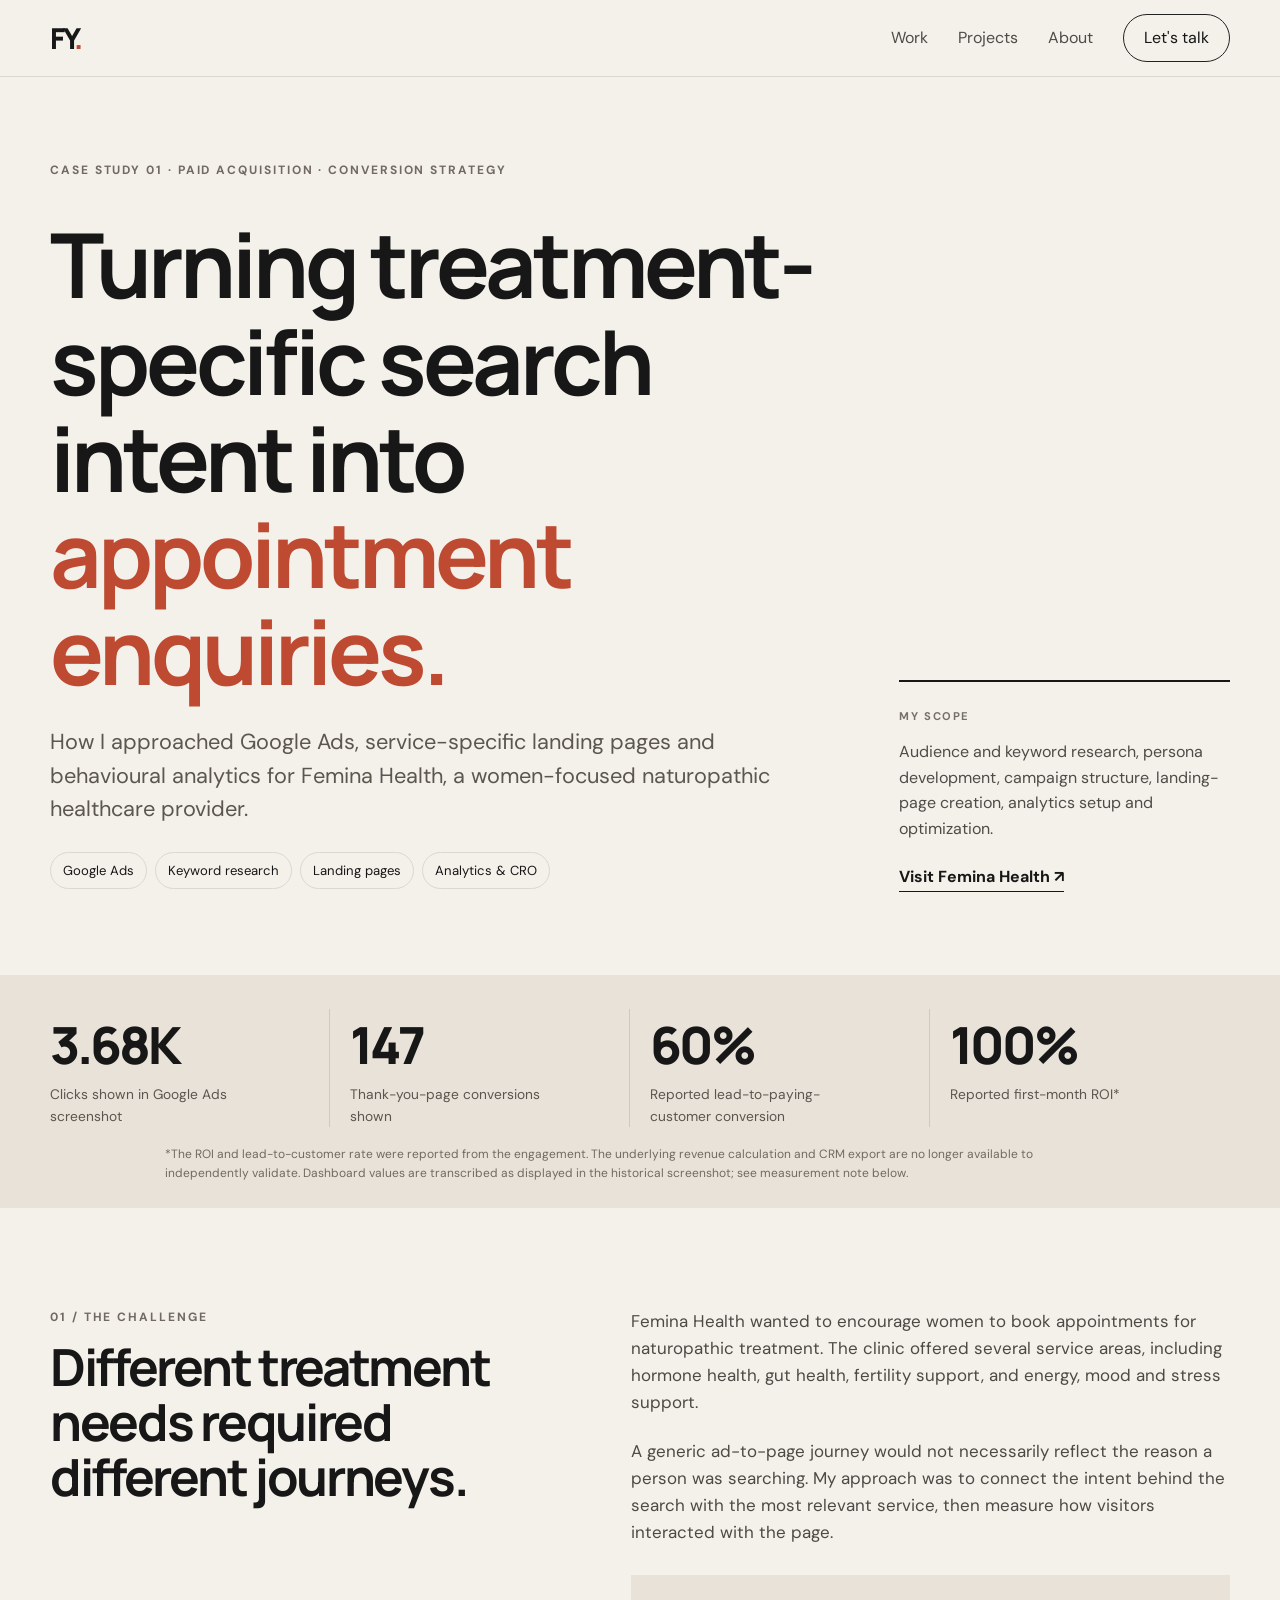
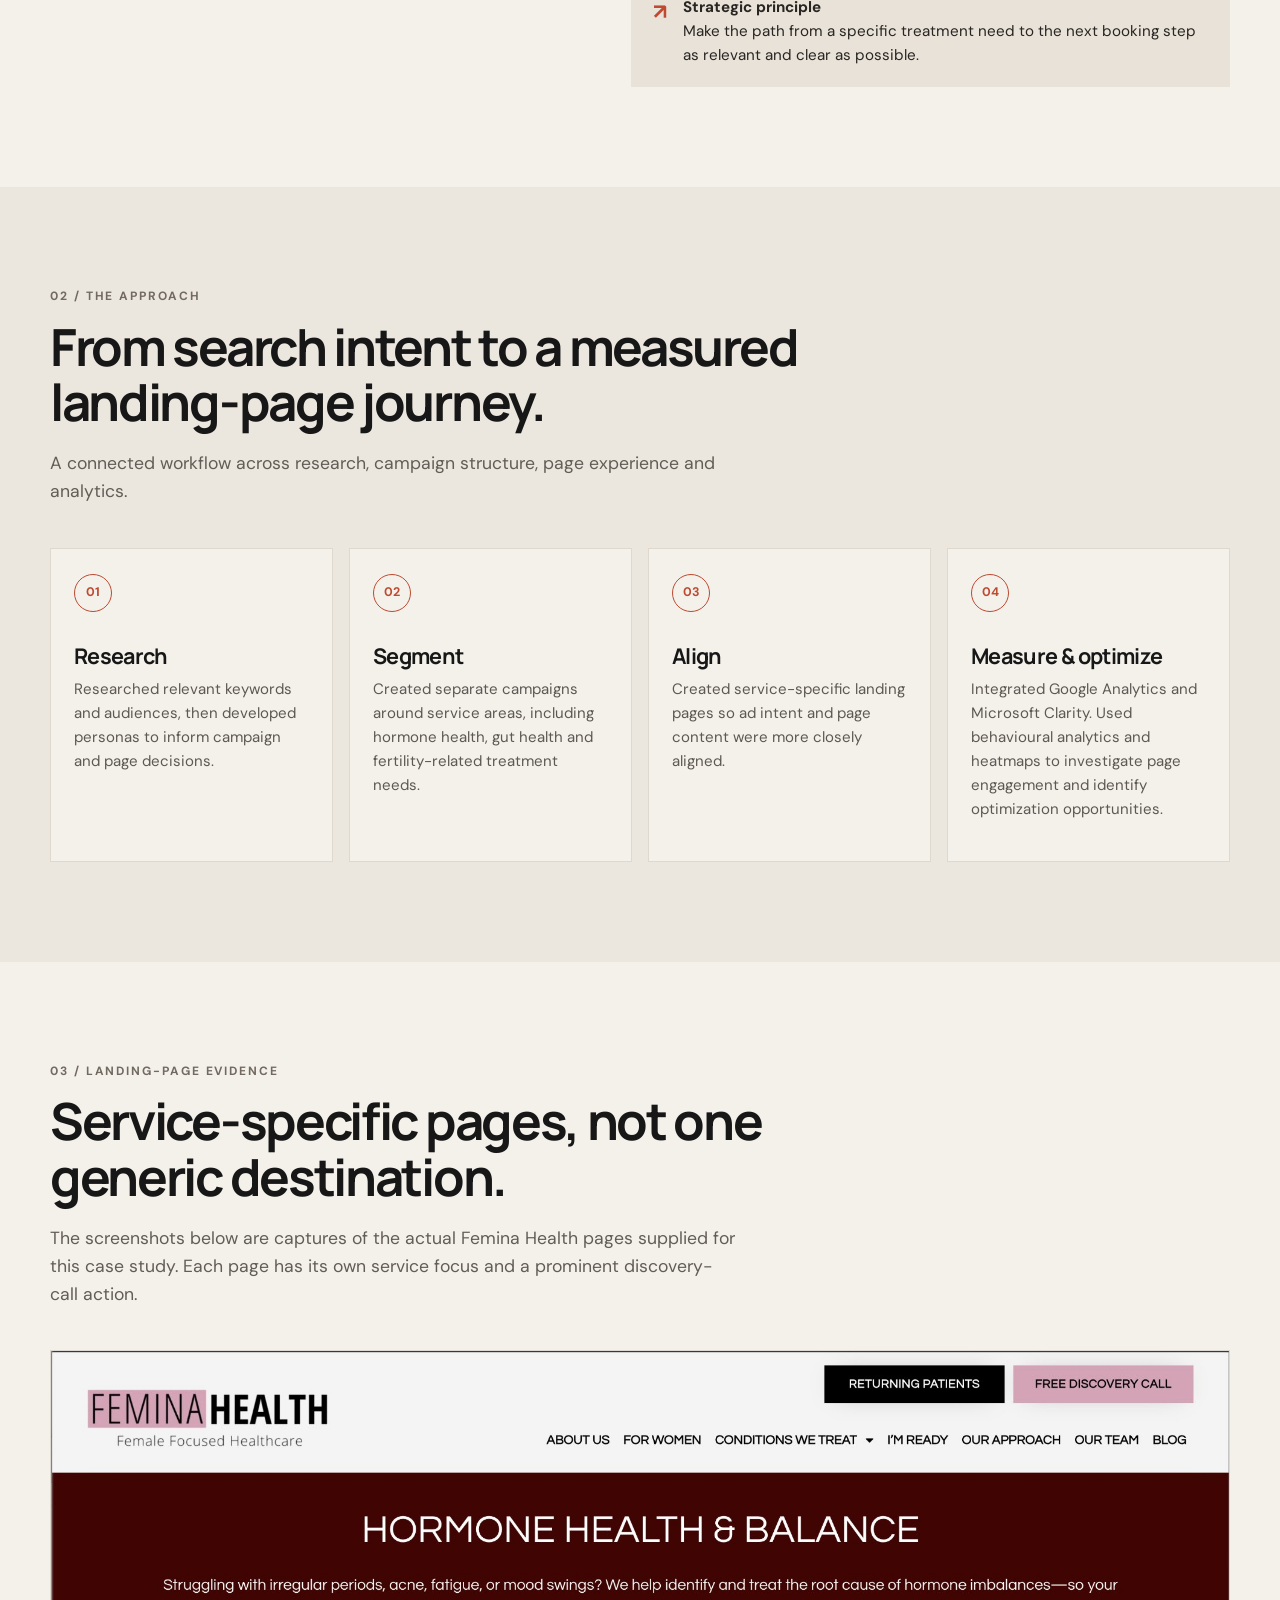
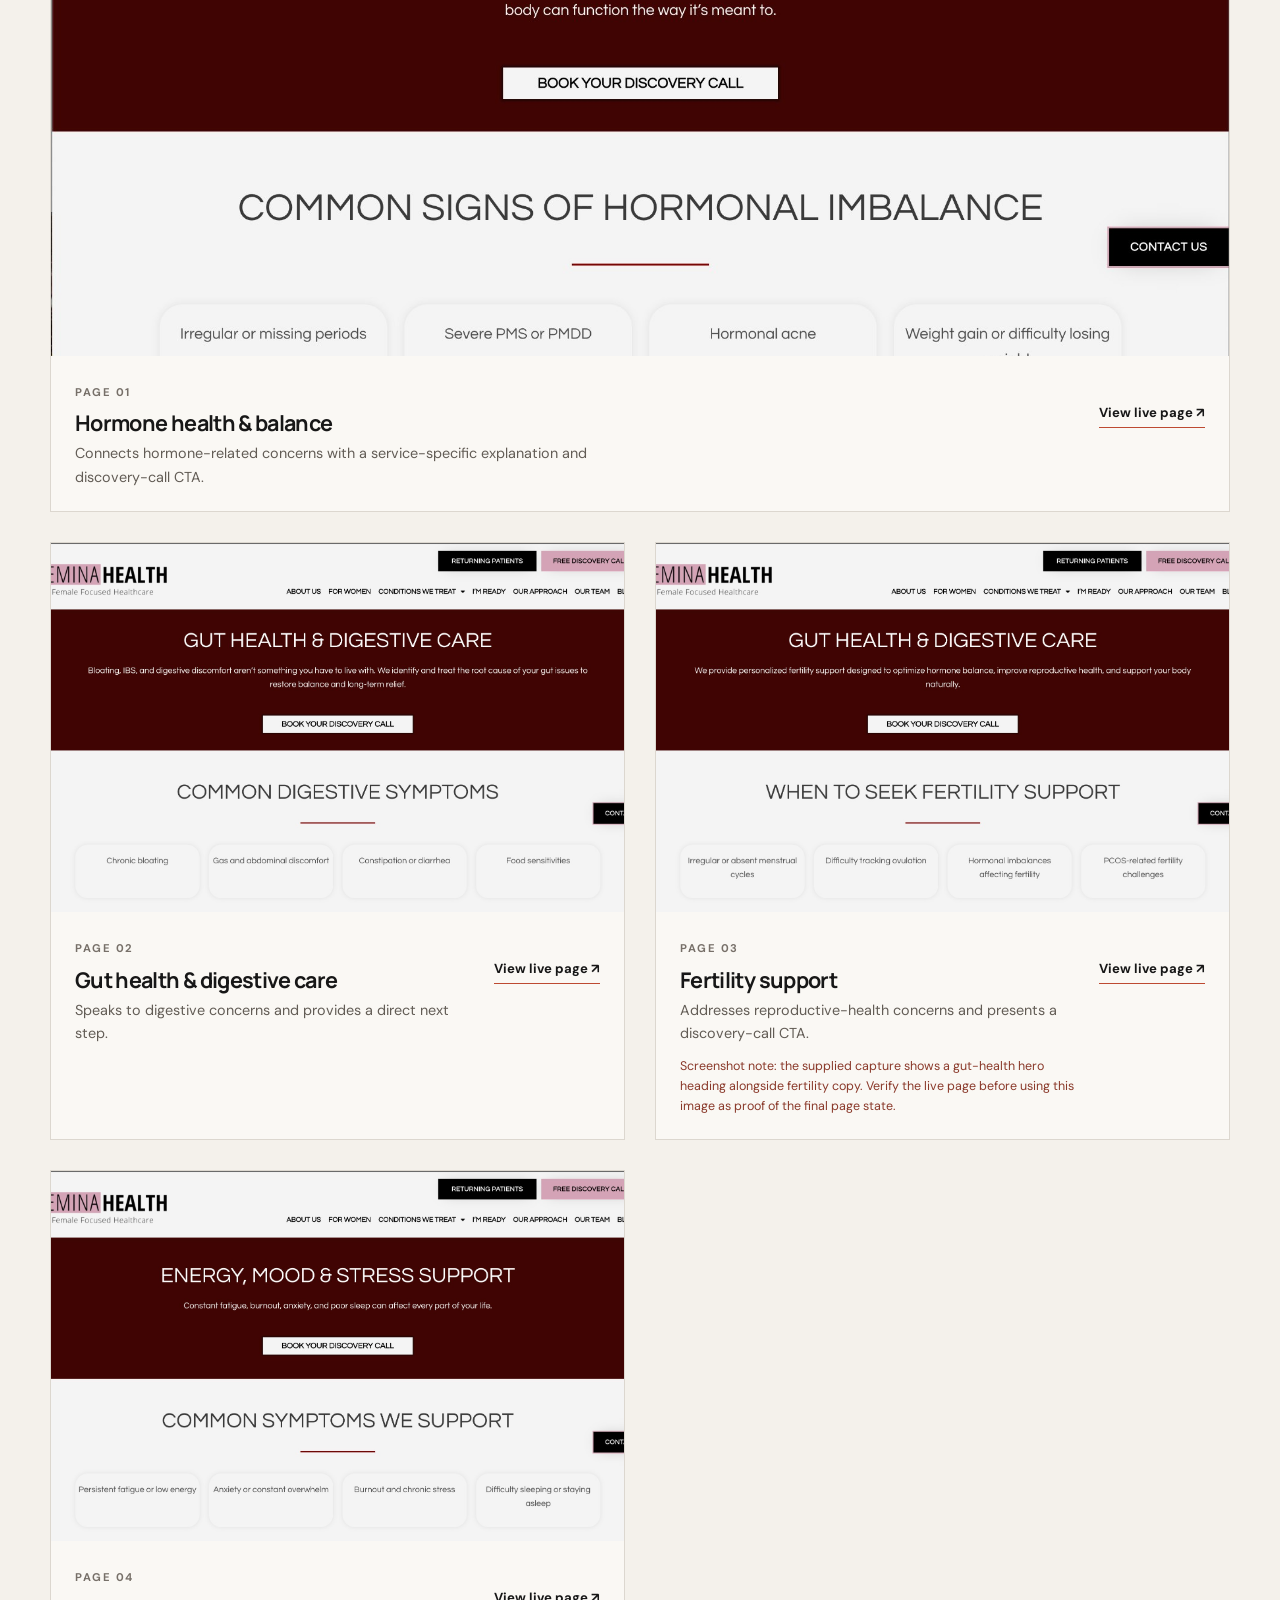
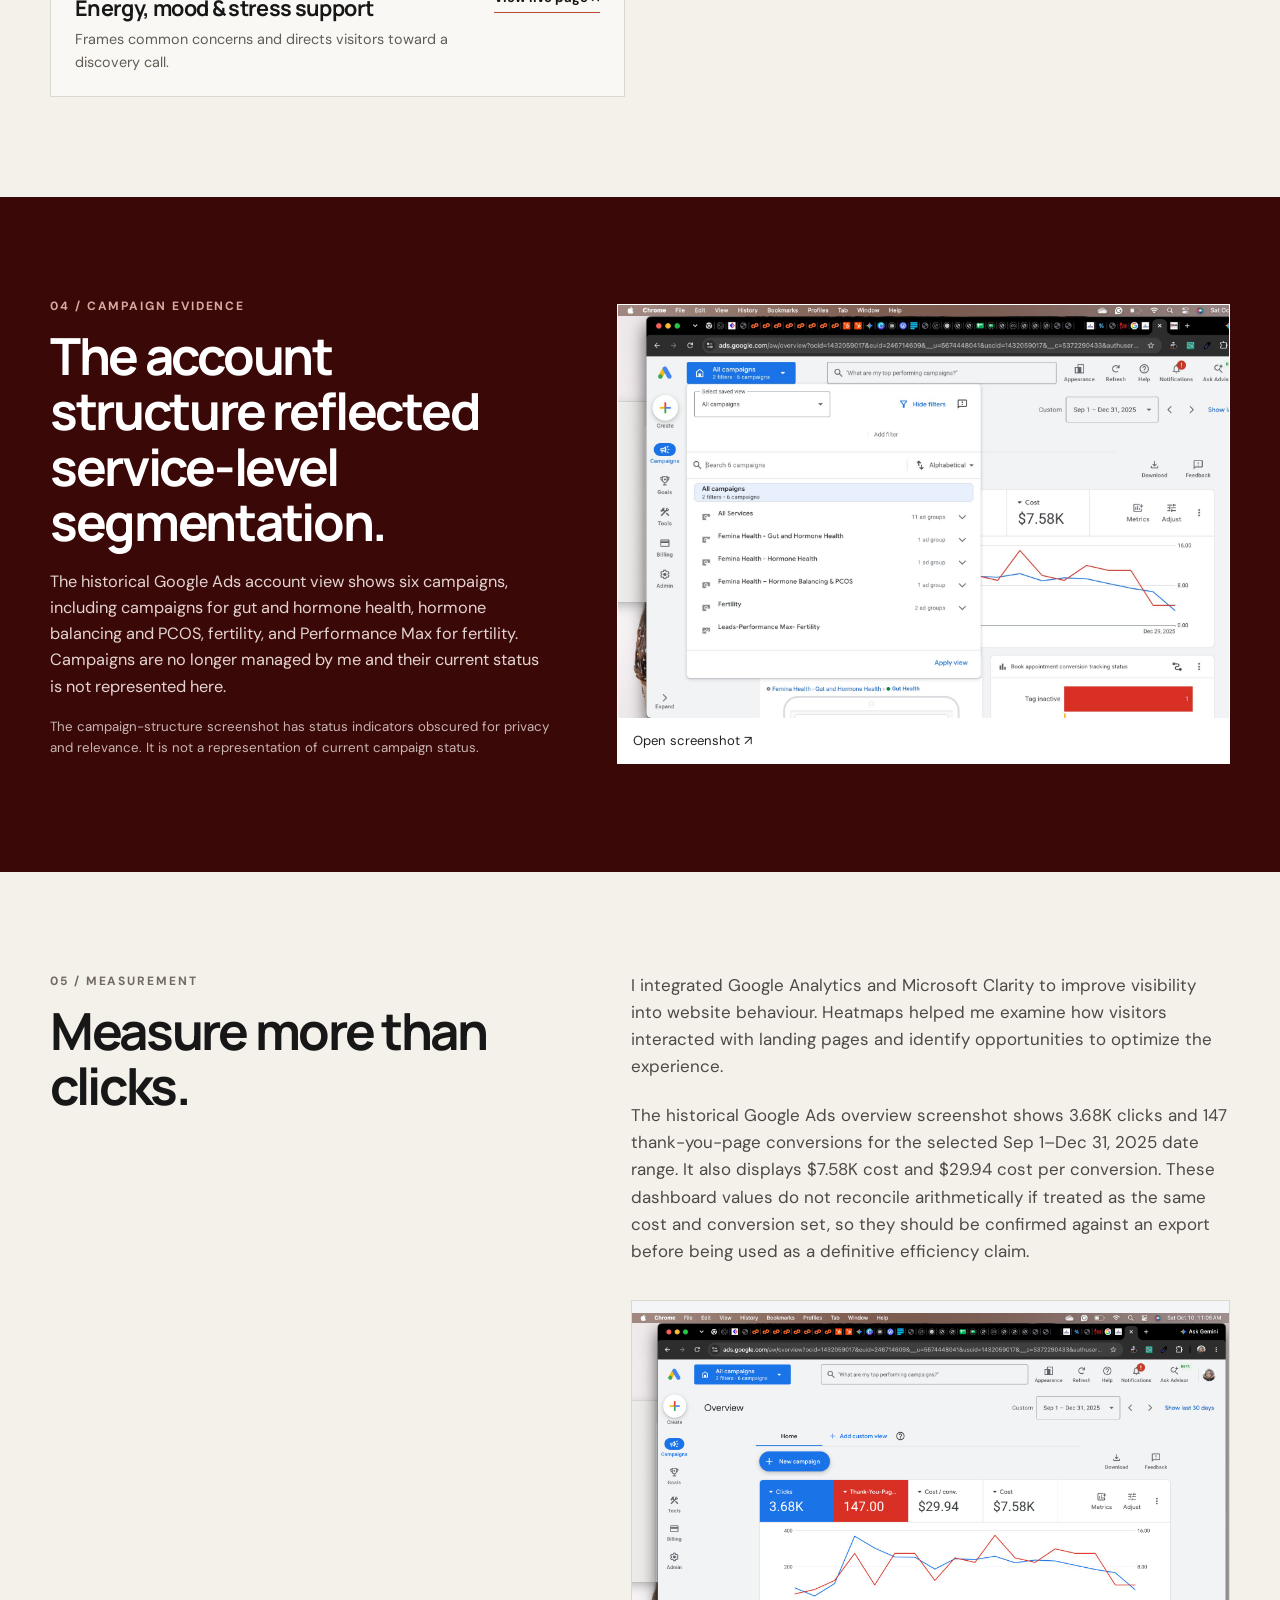
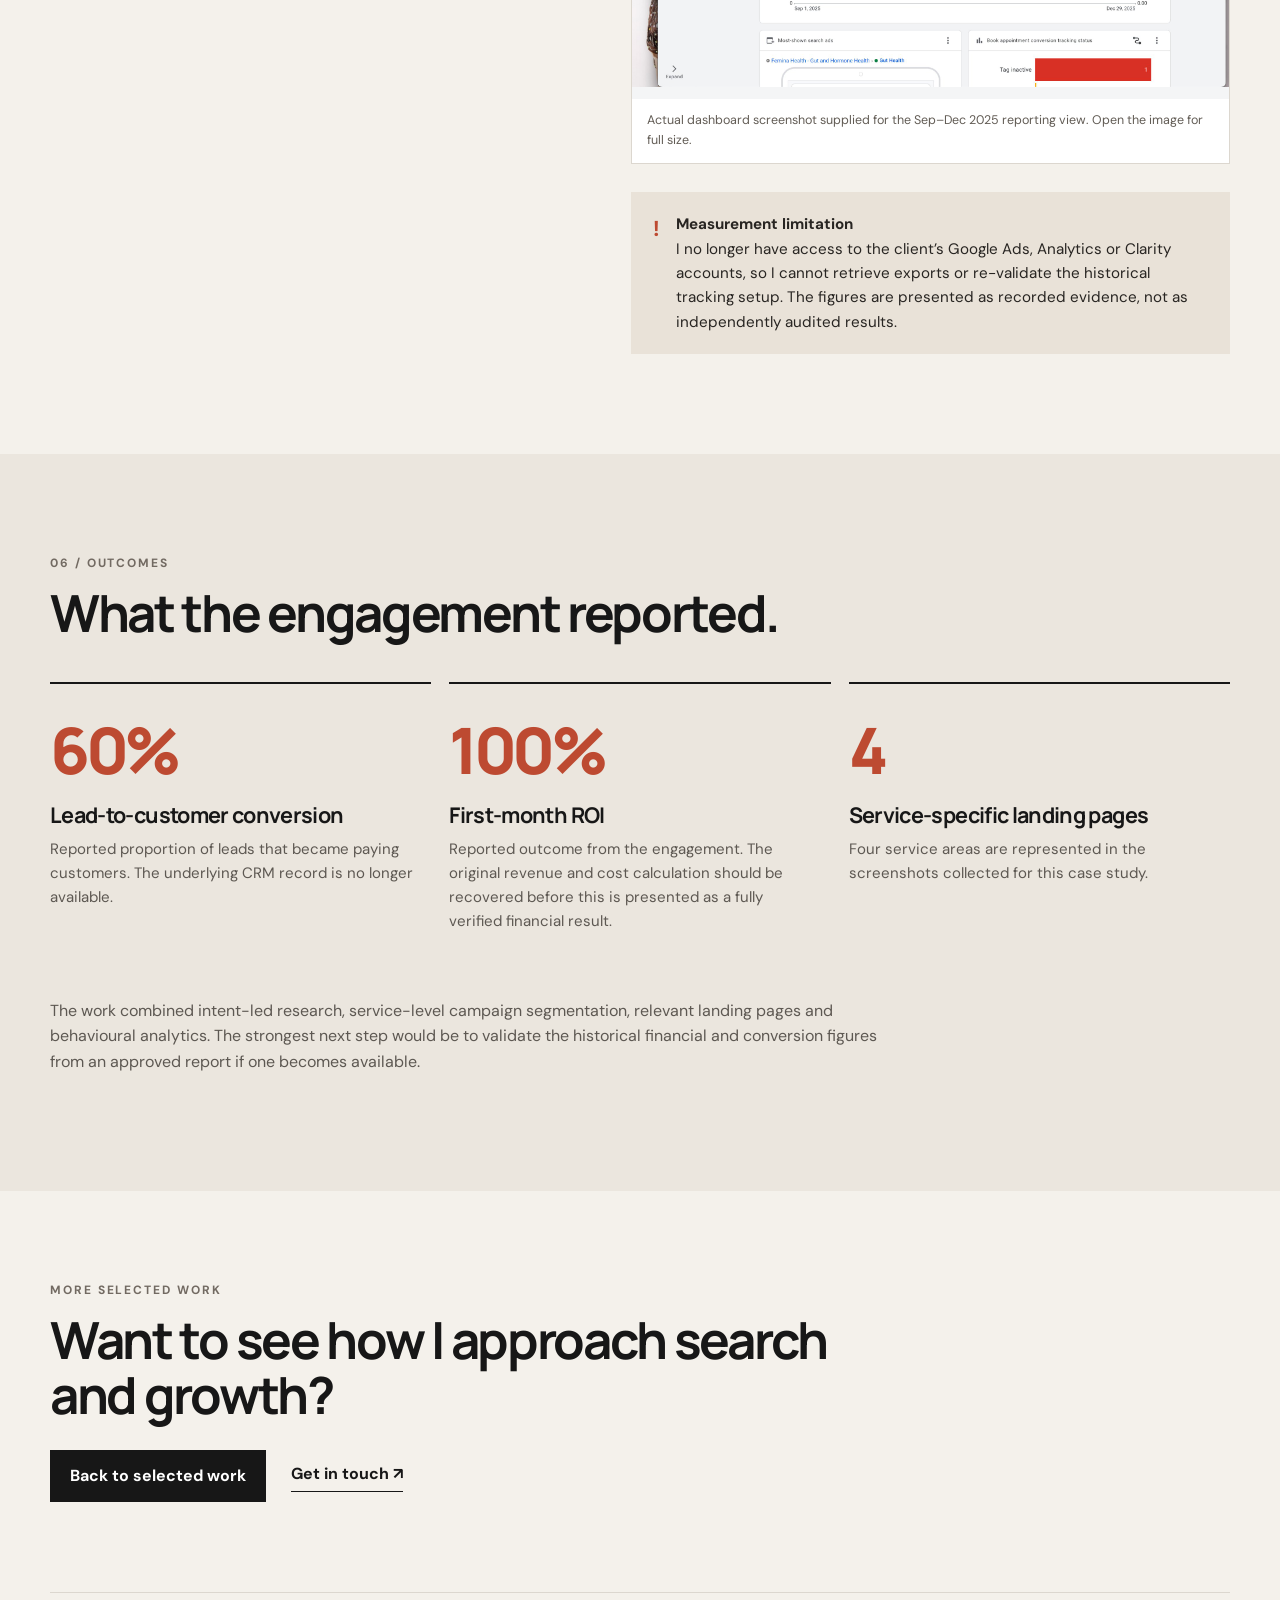
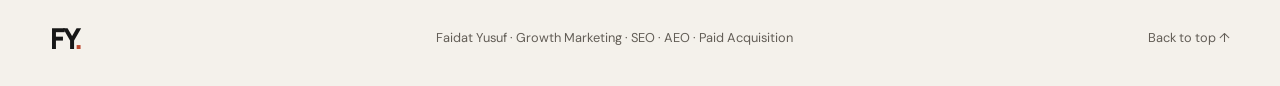
==== femina-health.html @ e0b9a00d "Add files via upload" ====
<!doctype html>
<html lang="en">
<head>
  <meta charset="utf-8">
  <meta name="viewport" content="width=device-width, initial-scale=1">
  <title>Femina Health Case Study — Faidat Yusuf</title>
  <meta name="description" content="A paid search and landing-page case study by Faidat Yusuf, covering keyword research, service-specific Google Ads campaigns, analytics and conversion optimization for Femina Health.">
  <meta name="author" content="Faidat Yusuf">
  <meta name="theme-color" content="#f4f1eb">
  <link rel="preconnect" href="https://fonts.googleapis.com">
  <link rel="preconnect" href="https://fonts.gstatic.com" crossorigin>
  <link href="https://fonts.googleapis.com/css2?family=DM+Sans:wght@400;500;600;700&family=Manrope:wght@500;600;700;800&display=swap" rel="stylesheet">
  <link rel="stylesheet" href="femina-case-study.css">
</head>
<body>
<header class="nav-wrap"><nav class="nav container" aria-label="Primary navigation"><a class="brand" href="index.html">FY<span>.</span></a><div class="nav-links"><a href="index.html#work">Work</a><a href="index.html#projects">Projects</a><a href="index.html#about">About</a><a class="nav-cta" href="index.html#contact">Let's talk</a></div></nav></header>
<main>
<section class="hero container">
  <p class="eyebrow">CASE STUDY 01 · PAID ACQUISITION · CONVERSION STRATEGY</p>
  <div class="hero-grid"><div><h1>Turning treatment-specific search intent into <em>appointment enquiries.</em></h1><p class="lede">How I approached Google Ads, service-specific landing pages and behavioural analytics for Femina Health, a women-focused naturopathic healthcare provider.</p><div class="chips"><span>Google Ads</span><span>Keyword research</span><span>Landing pages</span><span>Analytics & CRO</span></div></div><aside class="hero-aside"><span class="aside-label">MY SCOPE</span><p>Audience and keyword research, persona development, campaign structure, landing-page creation, analytics setup and optimization.</p><a class="text-link" href="https://feminahealth.ca/" target="_blank" rel="noreferrer">Visit Femina Health ↗</a></aside></div>
</section>
<section class="results-band"><div class="container results-grid"><div><span class="result-number">3.68K</span><span class="result-label">Clicks shown in Google Ads screenshot</span></div><div><span class="result-number">147</span><span class="result-label">Thank-you-page conversions shown</span></div><div><span class="result-number">60%</span><span class="result-label">Reported lead-to-paying-customer conversion</span></div><div><span class="result-number">100%</span><span class="result-label">Reported first-month ROI*</span></div></div><div class="container results-note">*The ROI and lead-to-customer rate were reported from the engagement. The underlying revenue calculation and CRM export are no longer available to independently validate. Dashboard values are transcribed as displayed in the historical screenshot; see measurement note below.</div></section>
<section class="section container intro-grid"><div><p class="eyebrow">01 / The challenge</p><h2>Different treatment needs required different journeys.</h2></div><div class="prose"><p>Femina Health wanted to encourage women to book appointments for naturopathic treatment. The clinic offered several service areas, including hormone health, gut health, fertility support, and energy, mood and stress support.</p><p>A generic ad-to-page journey would not necessarily reflect the reason a person was searching. My approach was to connect the intent behind the search with the most relevant service, then measure how visitors interacted with the page.</p><div class="callout"><span class="callout-mark">↗</span><p><strong>Strategic principle</strong><br>Make the path from a specific treatment need to the next booking step as relevant and clear as possible.</p></div></div></section>
<section class="section section-alt"><div class="container"><div class="section-heading"><p class="eyebrow">02 / The approach</p><h2>From search intent to a measured landing-page journey.</h2><p class="section-intro">A connected workflow across research, campaign structure, page experience and analytics.</p></div><div class="process-grid"><article><span class="step">01</span><h3>Research</h3><p>Researched relevant keywords and audiences, then developed personas to inform campaign and page decisions.</p></article><article><span class="step">02</span><h3>Segment</h3><p>Created separate campaigns around service areas, including hormone health, gut health and fertility-related treatment needs.</p></article><article><span class="step">03</span><h3>Align</h3><p>Created service-specific landing pages so ad intent and page content were more closely aligned.</p></article><article><span class="step">04</span><h3>Measure & optimize</h3><p>Integrated Google Analytics and Microsoft Clarity. Used behavioural analytics and heatmaps to investigate page engagement and identify optimization opportunities.</p></article></div></div></section>
<section class="section container"><div class="section-heading"><p class="eyebrow">03 / Landing-page evidence</p><h2>Service-specific pages, not one generic destination.</h2><p class="section-intro">The screenshots below are captures of the actual Femina Health pages supplied for this case study. Each page has its own service focus and a prominent discovery-call action.</p></div><div class="page-gallery">
<article class="page-card page-card-wide"><a href="assets/landing-hormone.jpg" target="_blank" rel="noreferrer"><img src="assets/landing-hormone.jpg" alt="Actual screenshot of Femina Health hormone health and balance landing page" loading="lazy"></a><div class="page-caption"><div><span class="page-index">PAGE 01</span><h3>Hormone health & balance</h3><p>Connects hormone-related concerns with a service-specific explanation and discovery-call CTA.</p></div><a href="https://feminahealth.ca/hormone-health-balance/" target="_blank" rel="noreferrer">View live page ↗</a></div></article>
<article class="page-card"><a href="assets/landing-gut.jpg" target="_blank" rel="noreferrer"><img src="assets/landing-gut.jpg" alt="Actual screenshot of Femina Health gut health and digestive care landing page" loading="lazy"></a><div class="page-caption"><div><span class="page-index">PAGE 02</span><h3>Gut health & digestive care</h3><p>Speaks to digestive concerns and provides a direct next step.</p></div><a href="https://feminahealth.ca/gut-health-digestive-care/" target="_blank" rel="noreferrer">View live page ↗</a></div></article>
<article class="page-card"><a href="assets/landing-fertility.jpg" target="_blank" rel="noreferrer"><img src="assets/landing-fertility.jpg" alt="Actual screenshot of Femina Health fertility support page" loading="lazy"></a><div class="page-caption"><div><span class="page-index">PAGE 03</span><h3>Fertility support</h3><p>Addresses reproductive-health concerns and presents a discovery-call CTA.</p><p class="caveat">Screenshot note: the supplied capture shows a gut-health hero heading alongside fertility copy. Verify the live page before using this image as proof of the final page state.</p></div><a href="https://feminahealth.ca/fertility-support-reproductive-health/" target="_blank" rel="noreferrer">View live page ↗</a></div></article>
<article class="page-card"><a href="assets/landing-energy-mood.jpg" target="_blank" rel="noreferrer"><img src="assets/landing-energy-mood.jpg" alt="Actual screenshot of Femina Health energy mood and stress support landing page" loading="lazy"></a><div class="page-caption"><div><span class="page-index">PAGE 04</span><h3>Energy, mood & stress support</h3><p>Frames common concerns and directs visitors toward a discovery call.</p></div><a href="https://feminahealth.ca/energy-mood-stress-support/" target="_blank" rel="noreferrer">View live page ↗</a></div></article>
</div></div></section>
<section class="section section-dark"><div class="container dashboard-grid"><div><p class="eyebrow">04 / Campaign evidence</p><h2>The account structure reflected service-level segmentation.</h2><p class="dark-copy">The historical Google Ads account view shows six campaigns, including campaigns for gut and hormone health, hormone balancing and PCOS, fertility, and Performance Max for fertility. Campaigns are no longer managed by me and their current status is not represented here.</p><p class="dark-copy small">The campaign-structure screenshot has status indicators obscured for privacy and relevance. It is not a representation of current campaign status.</p></div><a class="dashboard-image" href="assets/google-ads-campaign-structure-redacted.jpg" target="_blank" rel="noreferrer"><img src="assets/google-ads-campaign-structure-redacted.jpg" alt="Historical Google Ads campaign list with status indicators obscured" loading="lazy"><span>Open screenshot ↗</span></a></div></section>
<section class="section container intro-grid"><div><p class="eyebrow">05 / Measurement</p><h2>Measure more than clicks.</h2></div><div class="prose"><p>I integrated Google Analytics and Microsoft Clarity to improve visibility into website behaviour. Heatmaps helped me examine how visitors interacted with landing pages and identify opportunities to optimize the experience.</p><p>The historical Google Ads overview screenshot shows 3.68K clicks and 147 thank-you-page conversions for the selected Sep 1–Dec 31, 2025 date range. It also displays $7.58K cost and $29.94 cost per conversion. These dashboard values do not reconcile arithmetically if treated as the same cost and conversion set, so they should be confirmed against an export before being used as a definitive efficiency claim.</p><figure class="dashboard-figure"><a href="assets/google-ads-dashboard.png" target="_blank" rel="noreferrer"><img src="assets/google-ads-dashboard.png" alt="Actual historical Google Ads overview screenshot showing clicks, thank-you-page conversions, cost per conversion and cost" loading="lazy"></a><figcaption>Actual dashboard screenshot supplied for the Sep–Dec 2025 reporting view. Open the image for full size.</figcaption></figure><div class="callout"><span class="callout-mark">!</span><p><strong>Measurement limitation</strong><br>I no longer have access to the client’s Google Ads, Analytics or Clarity accounts, so I cannot retrieve exports or re-validate the historical tracking setup. The figures are presented as recorded evidence, not as independently audited results.</p></div></div></section>
<section class="section section-alt"><div class="container"><div class="section-heading"><p class="eyebrow">06 / Outcomes</p><h2>What the engagement reported.</h2></div><div class="outcome-grid"><article><span class="outcome-value">60%</span><h3>Lead-to-customer conversion</h3><p>Reported proportion of leads that became paying customers. The underlying CRM record is no longer available.</p></article><article><span class="outcome-value">100%</span><h3>First-month ROI</h3><p>Reported outcome from the engagement. The original revenue and cost calculation should be recovered before this is presented as a fully verified financial result.</p></article><article><span class="outcome-value">4</span><h3>Service-specific landing pages</h3><p>Four service areas are represented in the screenshots collected for this case study.</p></article></div><p class="closing-note">The work combined intent-led research, service-level campaign segmentation, relevant landing pages and behavioural analytics. The strongest next step would be to validate the historical financial and conversion figures from an approved report if one becomes available.</p></div></section>
<section class="closing container"><p class="eyebrow">More selected work</p><h2>Want to see how I approach search and growth?</h2><div class="closing-actions"><a class="button button-dark" href="index.html#work">Back to selected work</a><a class="text-link" href="index.html#contact">Get in touch ↗</a></div></section>
</main><footer class="footer container"><a class="brand" href="index.html">FY<span>.</span></a><p>Faidat Yusuf · Growth Marketing · SEO · AEO · Paid Acquisition</p><a href="index.html#top">Back to top ↑</a></footer>
</body></html>
---- femina-case-study.css ----
*{box-sizing:border-box} :root{--paper:#f4f1eb;--ink:#171717;--muted:#65615d;--line:#dcd7cf;--accent:#bd4a31;--wine:#3b0808;--white:#fff}html{scroll-behavior:smooth}body{margin:0;background:var(--paper);color:var(--ink);font-family:"DM Sans",sans-serif;line-height:1.6}a{color:inherit;text-decoration:none}img{display:block;width:100%;height:auto}h1,h2,h3,p{margin-top:0}h1,h2,h3{font-family:Manrope,sans-serif;line-height:1.08;letter-spacing:-.045em}h1{font-size:clamp(3rem,7vw,6.6rem);max-width:1050px;margin:24px 0 25px}h1 em{color:var(--accent);font-style:normal}h2{font-size:clamp(2.2rem,4vw,4rem);margin-bottom:20px}h3{font-size:1.35rem;margin-bottom:10px;letter-spacing:-.03em}.container{width:min(1180px,calc(100% - 48px));margin-inline:auto}.nav-wrap{border-bottom:1px solid var(--line);position:sticky;top:0;background:rgba(244,241,235,.94);backdrop-filter:blur(12px);z-index:10}.nav{height:76px;display:flex;align-items:center;justify-content:space-between}.brand{font:800 1.8rem Manrope,sans-serif;letter-spacing:-.08em}.brand span{color:var(--accent)}.nav-links{display:flex;align-items:center;gap:30px;color:#4f4b47}.nav-cta{border:1px solid #222;border-radius:99px;padding:10px 20px;color:var(--ink)}.hero{padding-top:84px;padding-bottom:86px}.eyebrow{font-size:.75rem;font-weight:700;letter-spacing:.16em;text-transform:uppercase;color:#726a62}.hero-grid{display:grid;grid-template-columns:minmax(0,1.65fr) minmax(230px,.7fr);gap:70px;align-items:end}.lede{font-size:clamp(1.1rem,1.7vw,1.4rem);line-height:1.55;color:#5b5650;max-width:790px}.chips{display:flex;flex-wrap:wrap;gap:8px;margin-top:26px}.chips span{border:1px solid var(--line);border-radius:100px;padding:7px 12px;font-size:.82rem}.hero-aside{border-top:2px solid var(--ink);padding-top:20px}.aside-label,.page-index{font-size:.7rem;font-weight:700;letter-spacing:.14em;color:#777069}.hero-aside p{font-size:1rem;color:#4f4b47;margin:12px 0 22px}.text-link{font-weight:700;border-bottom:1px solid currentColor;padding-bottom:4px}.results-band{background:#e9e2d8;padding:34px 0 24px}.results-grid{display:grid;grid-template-columns:repeat(4,1fr);gap:20px}.results-grid>div{display:flex;flex-direction:column;gap:4px;border-right:1px solid #d2c8bc;padding-right:18px}.results-grid>div:last-child{border:0}.result-number{font:800 clamp(2rem,4vw,3.3rem) Manrope,sans-serif;letter-spacing:-.06em}.result-label{font-size:.86rem;color:#5b554f;max-width:220px}.results-note{font-size:.75rem;color:#716a63;margin-top:18px;max-width:950px}.section{padding-top:100px;padding-bottom:100px}.intro-grid{display:grid;grid-template-columns:.9fr 1.1fr;gap:90px}.intro-grid h2{max-width:480px}.prose{font-size:1.06rem;color:#4d4944}.prose p{margin-bottom:22px}.callout{display:flex;gap:16px;align-items:flex-start;background:#e9e2d8;padding:20px 22px;margin-top:28px;color:#282522}.callout p{margin:0;font-size:.95rem}.callout-mark{font-size:1.35rem;color:var(--accent);font-weight:700}.section-alt{background:#ebe6de}.section-heading{max-width:800px;margin-bottom:42px}.section-intro{font-size:1.1rem;color:#625d56;max-width:690px}.process-grid{display:grid;grid-template-columns:repeat(4,1fr);gap:16px}.process-grid article{background:var(--paper);padding:25px 23px;min-height:235px;border:1px solid #ded8cf}.step{display:inline-flex;align-items:center;justify-content:center;border:1px solid var(--accent);color:var(--accent);width:38px;height:38px;border-radius:50%;font-size:.78rem;font-weight:700;margin-bottom:32px}.process-grid p{font-size:.94rem;color:#5d5852}.page-gallery{display:grid;grid-template-columns:repeat(2,minmax(0,1fr));gap:30px}.page-card{border:1px solid var(--line);background:#faf8f4;min-width:0}.page-card-wide{grid-column:1/-1}.page-card>a:first-child{display:block;background:#ddd}.page-card img{aspect-ratio:1.55;object-fit:cover;object-position:top}.page-card-wide img{aspect-ratio:1.95}.page-caption{padding:22px 24px;display:flex;justify-content:space-between;gap:24px;align-items:flex-start}.page-caption h3{margin:8px 0}.page-caption p{font-size:.9rem;color:#625c55;margin:0;max-width:520px}.page-caption>a{white-space:nowrap;font-size:.82rem;font-weight:700;border-bottom:1px solid var(--accent);padding-bottom:4px;margin-top:24px}.caveat{font-size:.78rem!important;color:#8a392a!important;margin-top:12px!important}.section-dark{background:var(--wine);color:#fff}.section-dark .eyebrow{color:#d8aaa0}.dashboard-grid{display:grid;grid-template-columns:.9fr 1.1fr;gap:65px;align-items:center}.dashboard-grid h2{max-width:540px}.dark-copy{color:#e3d4d1;font-size:1.02rem}.dark-copy.small{font-size:.83rem;color:#c8b5b2}.dashboard-image{position:relative;display:block;border:1px solid rgba(255,255,255,.3);background:#fff}.dashboard-image img{aspect-ratio:1.48;object-fit:cover;object-position:left top}.dashboard-image span{display:block;background:#fff;color:#222;font-size:.82rem;padding:12px 15px}.dashboard-figure{margin:35px 0 28px;border:1px solid var(--line);background:#fff}.dashboard-figure img{aspect-ratio:1.5;object-fit:contain;background:#f4f5f6}.dashboard-figure figcaption{padding:12px 15px;font-size:.78rem;color:#625c55}.outcome-grid{display:grid;grid-template-columns:repeat(3,1fr);gap:18px}.outcome-grid article{border-top:2px solid var(--ink);padding:22px 18px 18px 0}.outcome-value{font:800 clamp(2.4rem,5vw,4.2rem) Manrope,sans-serif;letter-spacing:-.07em;color:var(--accent)}.outcome-grid h3{margin-top:10px}.outcome-grid p{color:#5d5852;font-size:.94rem}.closing-note{margin-top:32px;max-width:850px;color:#5d5852}.closing{padding-top:90px;padding-bottom:90px}.closing h2{max-width:780px}.closing-actions{display:flex;gap:25px;align-items:center;margin-top:28px}.button{display:inline-flex;align-items:center;justify-content:center;padding:13px 20px;font-weight:700}.button-dark{background:var(--ink);color:#fff}.footer{border-top:1px solid var(--line);padding-top:25px;padding-bottom:28px;display:flex;justify-content:space-between;gap:20px;align-items:center}.footer p,.footer>a:last-child{font-size:.8rem;color:#625d56;margin:0}.footer .brand{color:var(--ink)}@media(max-width:800px){.hero-grid,.intro-grid,.dashboard-grid{grid-template-columns:1fr;gap:35px}.hero{padding-top:55px;padding-bottom:60px}.hero-aside{max-width:600px}.results-grid{grid-template-columns:repeat(2,1fr);row-gap:24px}.results-grid>div:nth-child(2){border:0}.process-grid{grid-template-columns:repeat(2,1fr)}.section{padding-top:70px;padding-bottom:70px}.page-caption{flex-direction:column}.page-caption>a{margin-top:0}.dashboard-grid{gap:35px}.outcome-grid{grid-template-columns:1fr}.outcome-grid article{display:grid;grid-template-columns:120px 1fr;column-gap:18px}.outcome-grid article p{grid-column:2}.outcome-grid h3{align-self:center}.footer{flex-wrap:wrap}}@media(max-width:520px){.container{width:calc(100% - 32px)}.nav{height:65px}.nav-links{gap:13px;font-size:.82rem}.nav-cta{padding:8px 11px}.nav-links a:nth-child(2){display:none}h1{font-size:clamp(2.65rem,13vw,4.2rem)}.results-grid{gap:18px}.result-number{font-size:2.3rem}.result-label{font-size:.78rem}.process-grid,.page-gallery{grid-template-columns:1fr}.page-card-wide{grid-column:auto}.page-card img,.page-card-wide img{aspect-ratio:1.25}.page-caption{padding:18px}.outcome-grid article{grid-template-columns:90px 1fr}.outcome-value{font-size:2.5rem}.closing-actions{align-items:flex-start;flex-direction:column}.footer{align-items:flex-start;flex-direction:column}.dashboard-image img{aspect-ratio:1.15}}
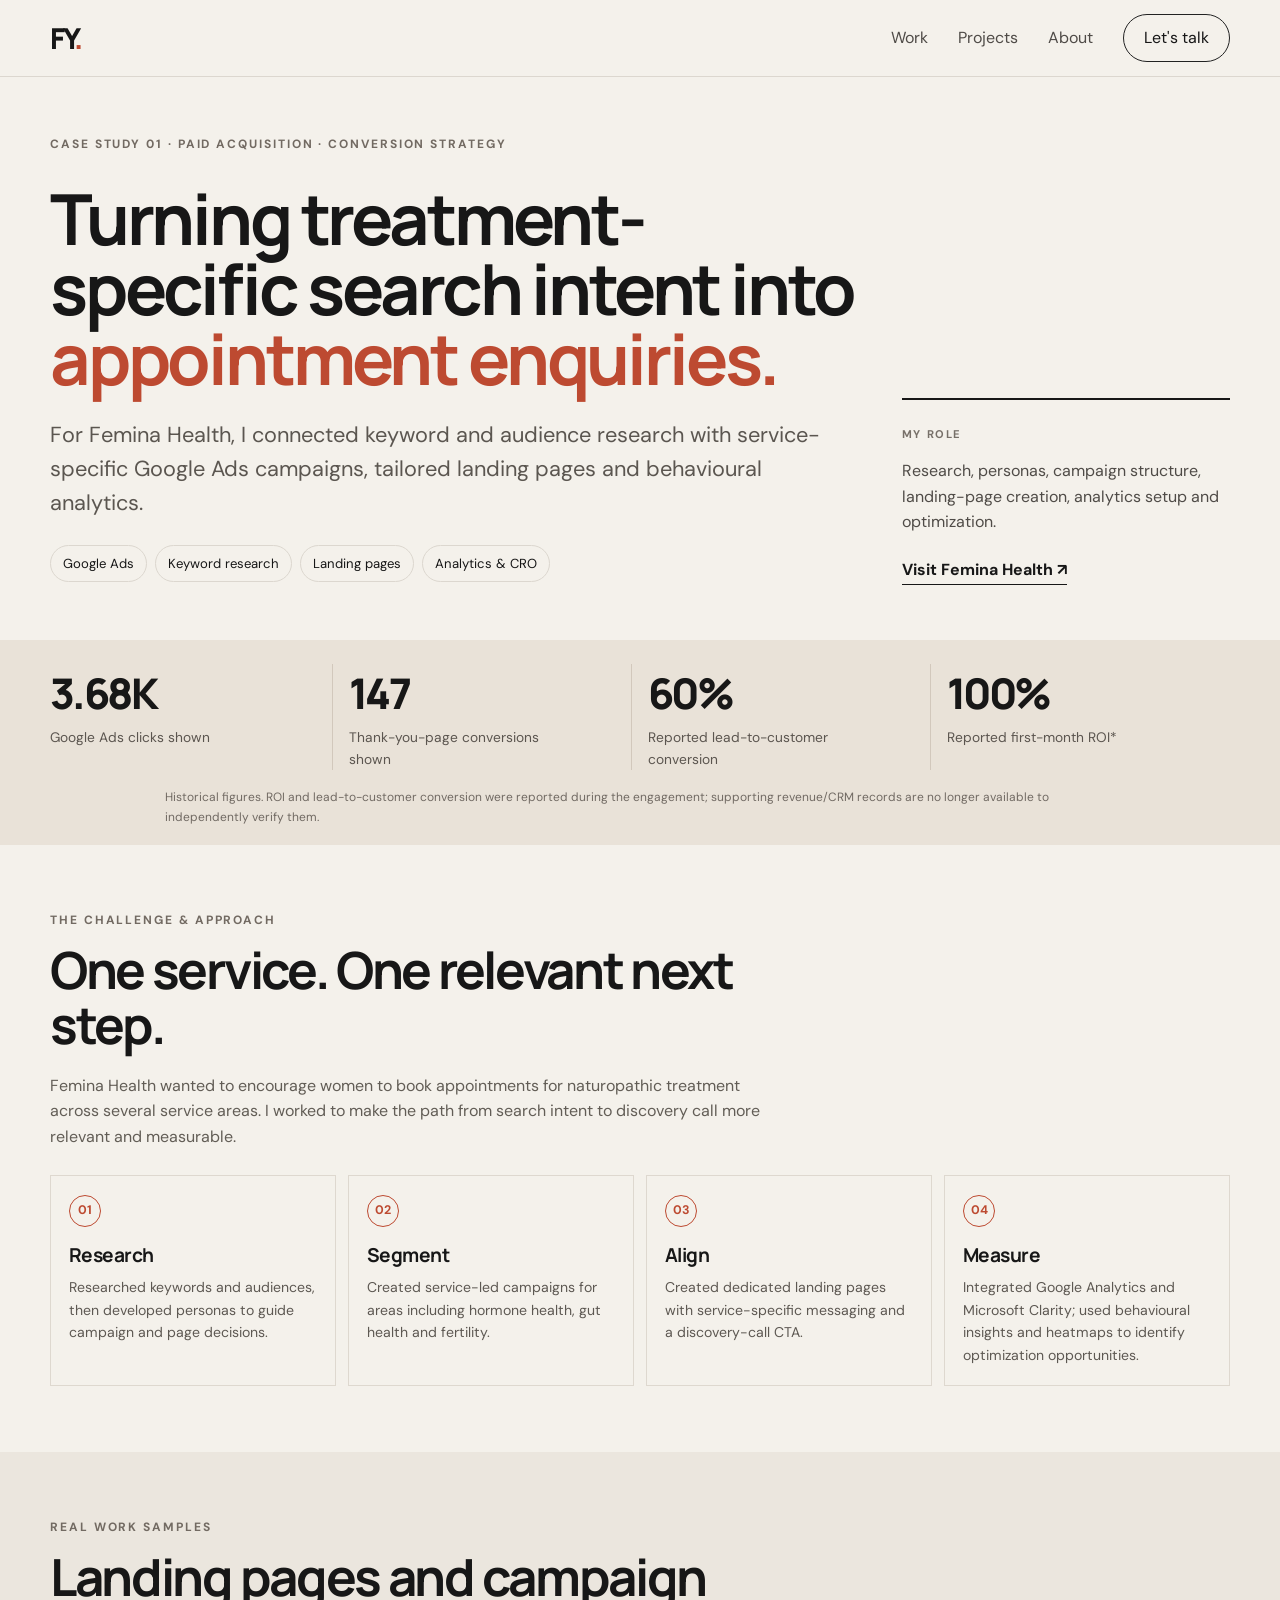
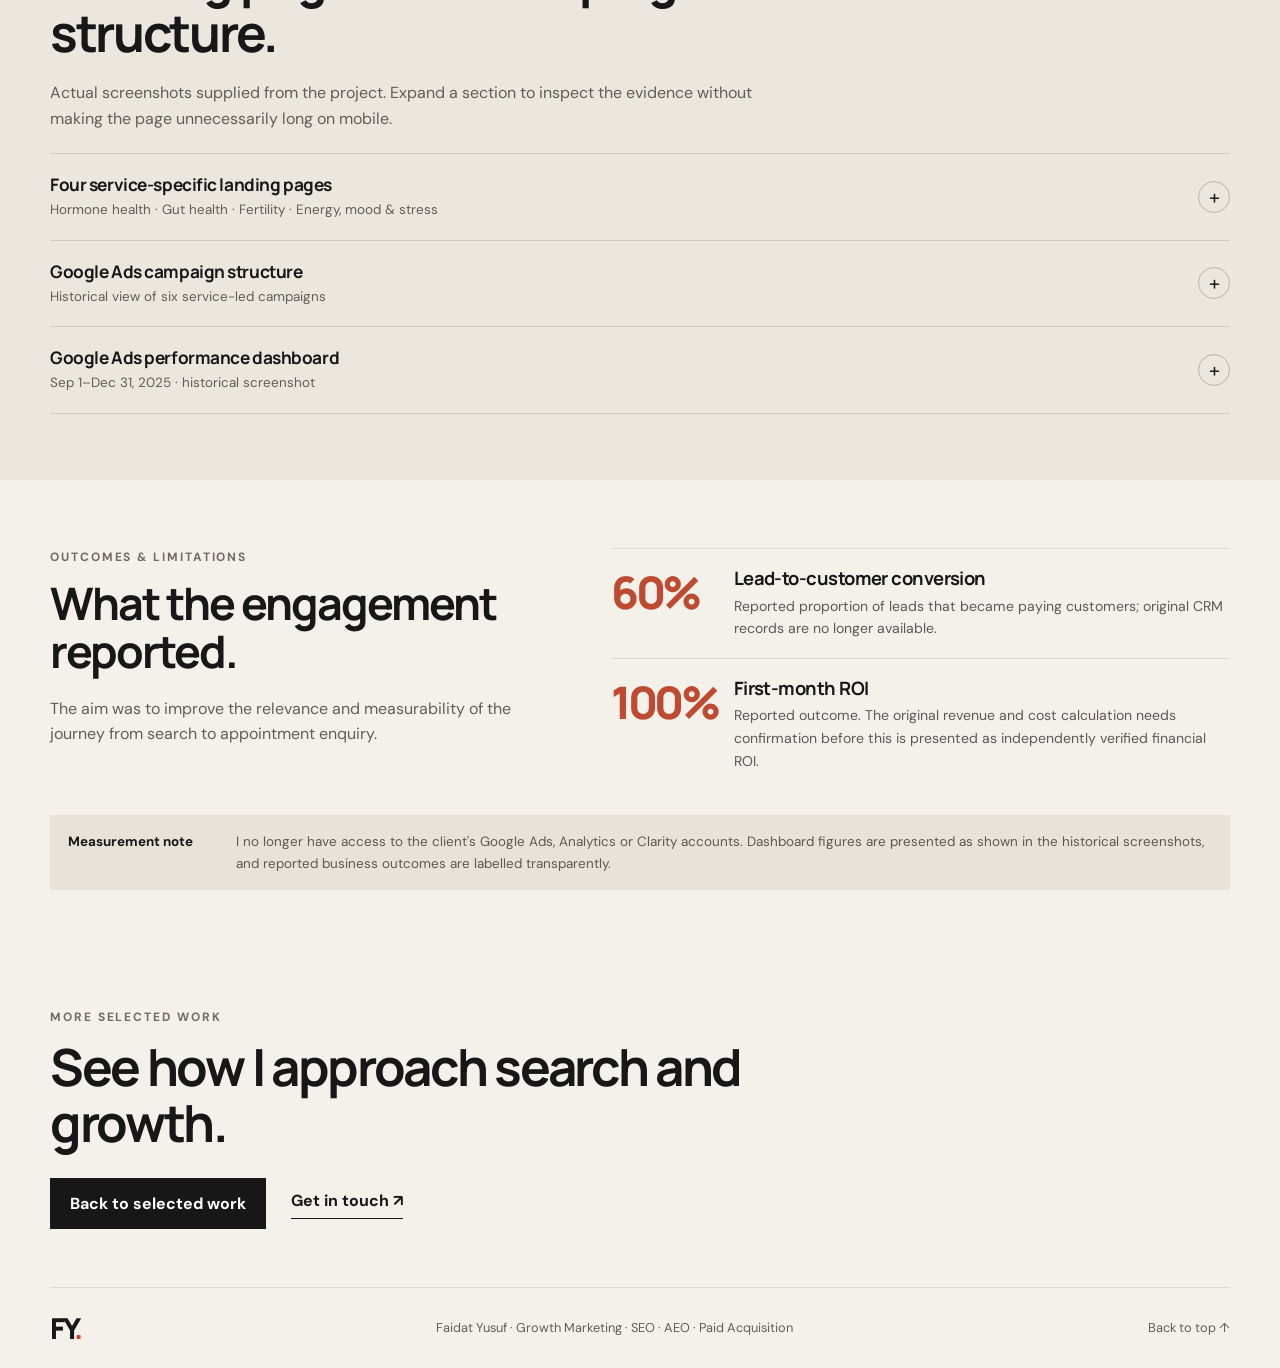
==== commit 9655244c: "Add files via upload" ====
--- a/femina-health.html
+++ b/femina-health.html
@@ -4,7 +4,7 @@
   <meta charset="utf-8">
   <meta name="viewport" content="width=device-width, initial-scale=1">
   <title>Femina Health Case Study — Faidat Yusuf</title>
-  <meta name="description" content="A paid search and landing-page case study by Faidat Yusuf, covering keyword research, service-specific Google Ads campaigns, analytics and conversion optimization for Femina Health.">
+  <meta name="description" content="How Faidat Yusuf approached Google Ads, service-specific landing pages and behavioural analytics for Femina Health.">
   <meta name="author" content="Faidat Yusuf">
   <meta name="theme-color" content="#f4f1eb">
   <link rel="preconnect" href="https://fonts.googleapis.com">
@@ -15,22 +15,64 @@
 <body>
 <header class="nav-wrap"><nav class="nav container" aria-label="Primary navigation"><a class="brand" href="index.html">FY<span>.</span></a><div class="nav-links"><a href="index.html#work">Work</a><a href="index.html#projects">Projects</a><a href="index.html#about">About</a><a class="nav-cta" href="index.html#contact">Let's talk</a></div></nav></header>
 <main>
-<section class="hero container">
-  <p class="eyebrow">CASE STUDY 01 · PAID ACQUISITION · CONVERSION STRATEGY</p>
-  <div class="hero-grid"><div><h1>Turning treatment-specific search intent into <em>appointment enquiries.</em></h1><p class="lede">How I approached Google Ads, service-specific landing pages and behavioural analytics for Femina Health, a women-focused naturopathic healthcare provider.</p><div class="chips"><span>Google Ads</span><span>Keyword research</span><span>Landing pages</span><span>Analytics & CRO</span></div></div><aside class="hero-aside"><span class="aside-label">MY SCOPE</span><p>Audience and keyword research, persona development, campaign structure, landing-page creation, analytics setup and optimization.</p><a class="text-link" href="https://feminahealth.ca/" target="_blank" rel="noreferrer">Visit Femina Health ↗</a></aside></div>
-</section>
-<section class="results-band"><div class="container results-grid"><div><span class="result-number">3.68K</span><span class="result-label">Clicks shown in Google Ads screenshot</span></div><div><span class="result-number">147</span><span class="result-label">Thank-you-page conversions shown</span></div><div><span class="result-number">60%</span><span class="result-label">Reported lead-to-paying-customer conversion</span></div><div><span class="result-number">100%</span><span class="result-label">Reported first-month ROI*</span></div></div><div class="container results-note">*The ROI and lead-to-customer rate were reported from the engagement. The underlying revenue calculation and CRM export are no longer available to independently validate. Dashboard values are transcribed as displayed in the historical screenshot; see measurement note below.</div></section>
-<section class="section container intro-grid"><div><p class="eyebrow">01 / The challenge</p><h2>Different treatment needs required different journeys.</h2></div><div class="prose"><p>Femina Health wanted to encourage women to book appointments for naturopathic treatment. The clinic offered several service areas, including hormone health, gut health, fertility support, and energy, mood and stress support.</p><p>A generic ad-to-page journey would not necessarily reflect the reason a person was searching. My approach was to connect the intent behind the search with the most relevant service, then measure how visitors interacted with the page.</p><div class="callout"><span class="callout-mark">↗</span><p><strong>Strategic principle</strong><br>Make the path from a specific treatment need to the next booking step as relevant and clear as possible.</p></div></div></section>
-<section class="section section-alt"><div class="container"><div class="section-heading"><p class="eyebrow">02 / The approach</p><h2>From search intent to a measured landing-page journey.</h2><p class="section-intro">A connected workflow across research, campaign structure, page experience and analytics.</p></div><div class="process-grid"><article><span class="step">01</span><h3>Research</h3><p>Researched relevant keywords and audiences, then developed personas to inform campaign and page decisions.</p></article><article><span class="step">02</span><h3>Segment</h3><p>Created separate campaigns around service areas, including hormone health, gut health and fertility-related treatment needs.</p></article><article><span class="step">03</span><h3>Align</h3><p>Created service-specific landing pages so ad intent and page content were more closely aligned.</p></article><article><span class="step">04</span><h3>Measure & optimize</h3><p>Integrated Google Analytics and Microsoft Clarity. Used behavioural analytics and heatmaps to investigate page engagement and identify optimization opportunities.</p></article></div></div></section>
-<section class="section container"><div class="section-heading"><p class="eyebrow">03 / Landing-page evidence</p><h2>Service-specific pages, not one generic destination.</h2><p class="section-intro">The screenshots below are captures of the actual Femina Health pages supplied for this case study. Each page has its own service focus and a prominent discovery-call action.</p></div><div class="page-gallery">
-<article class="page-card page-card-wide"><a href="assets/landing-hormone.jpg" target="_blank" rel="noreferrer"><img src="assets/landing-hormone.jpg" alt="Actual screenshot of Femina Health hormone health and balance landing page" loading="lazy"></a><div class="page-caption"><div><span class="page-index">PAGE 01</span><h3>Hormone health & balance</h3><p>Connects hormone-related concerns with a service-specific explanation and discovery-call CTA.</p></div><a href="https://feminahealth.ca/hormone-health-balance/" target="_blank" rel="noreferrer">View live page ↗</a></div></article>
-<article class="page-card"><a href="assets/landing-gut.jpg" target="_blank" rel="noreferrer"><img src="assets/landing-gut.jpg" alt="Actual screenshot of Femina Health gut health and digestive care landing page" loading="lazy"></a><div class="page-caption"><div><span class="page-index">PAGE 02</span><h3>Gut health & digestive care</h3><p>Speaks to digestive concerns and provides a direct next step.</p></div><a href="https://feminahealth.ca/gut-health-digestive-care/" target="_blank" rel="noreferrer">View live page ↗</a></div></article>
-<article class="page-card"><a href="assets/landing-fertility.jpg" target="_blank" rel="noreferrer"><img src="assets/landing-fertility.jpg" alt="Actual screenshot of Femina Health fertility support page" loading="lazy"></a><div class="page-caption"><div><span class="page-index">PAGE 03</span><h3>Fertility support</h3><p>Addresses reproductive-health concerns and presents a discovery-call CTA.</p><p class="caveat">Screenshot note: the supplied capture shows a gut-health hero heading alongside fertility copy. Verify the live page before using this image as proof of the final page state.</p></div><a href="https://feminahealth.ca/fertility-support-reproductive-health/" target="_blank" rel="noreferrer">View live page ↗</a></div></article>
-<article class="page-card"><a href="assets/landing-energy-mood.jpg" target="_blank" rel="noreferrer"><img src="assets/landing-energy-mood.jpg" alt="Actual screenshot of Femina Health energy mood and stress support landing page" loading="lazy"></a><div class="page-caption"><div><span class="page-index">PAGE 04</span><h3>Energy, mood & stress support</h3><p>Frames common concerns and directs visitors toward a discovery call.</p></div><a href="https://feminahealth.ca/energy-mood-stress-support/" target="_blank" rel="noreferrer">View live page ↗</a></div></article>
-</div></div></section>
-<section class="section section-dark"><div class="container dashboard-grid"><div><p class="eyebrow">04 / Campaign evidence</p><h2>The account structure reflected service-level segmentation.</h2><p class="dark-copy">The historical Google Ads account view shows six campaigns, including campaigns for gut and hormone health, hormone balancing and PCOS, fertility, and Performance Max for fertility. Campaigns are no longer managed by me and their current status is not represented here.</p><p class="dark-copy small">The campaign-structure screenshot has status indicators obscured for privacy and relevance. It is not a representation of current campaign status.</p></div><a class="dashboard-image" href="assets/google-ads-campaign-structure-redacted.jpg" target="_blank" rel="noreferrer"><img src="assets/google-ads-campaign-structure-redacted.jpg" alt="Historical Google Ads campaign list with status indicators obscured" loading="lazy"><span>Open screenshot ↗</span></a></div></section>
-<section class="section container intro-grid"><div><p class="eyebrow">05 / Measurement</p><h2>Measure more than clicks.</h2></div><div class="prose"><p>I integrated Google Analytics and Microsoft Clarity to improve visibility into website behaviour. Heatmaps helped me examine how visitors interacted with landing pages and identify opportunities to optimize the experience.</p><p>The historical Google Ads overview screenshot shows 3.68K clicks and 147 thank-you-page conversions for the selected Sep 1–Dec 31, 2025 date range. It also displays $7.58K cost and $29.94 cost per conversion. These dashboard values do not reconcile arithmetically if treated as the same cost and conversion set, so they should be confirmed against an export before being used as a definitive efficiency claim.</p><figure class="dashboard-figure"><a href="assets/google-ads-dashboard.png" target="_blank" rel="noreferrer"><img src="assets/google-ads-dashboard.png" alt="Actual historical Google Ads overview screenshot showing clicks, thank-you-page conversions, cost per conversion and cost" loading="lazy"></a><figcaption>Actual dashboard screenshot supplied for the Sep–Dec 2025 reporting view. Open the image for full size.</figcaption></figure><div class="callout"><span class="callout-mark">!</span><p><strong>Measurement limitation</strong><br>I no longer have access to the client’s Google Ads, Analytics or Clarity accounts, so I cannot retrieve exports or re-validate the historical tracking setup. The figures are presented as recorded evidence, not as independently audited results.</p></div></div></section>
-<section class="section section-alt"><div class="container"><div class="section-heading"><p class="eyebrow">06 / Outcomes</p><h2>What the engagement reported.</h2></div><div class="outcome-grid"><article><span class="outcome-value">60%</span><h3>Lead-to-customer conversion</h3><p>Reported proportion of leads that became paying customers. The underlying CRM record is no longer available.</p></article><article><span class="outcome-value">100%</span><h3>First-month ROI</h3><p>Reported outcome from the engagement. The original revenue and cost calculation should be recovered before this is presented as a fully verified financial result.</p></article><article><span class="outcome-value">4</span><h3>Service-specific landing pages</h3><p>Four service areas are represented in the screenshots collected for this case study.</p></article></div><p class="closing-note">The work combined intent-led research, service-level campaign segmentation, relevant landing pages and behavioural analytics. The strongest next step would be to validate the historical financial and conversion figures from an approved report if one becomes available.</p></div></section>
-<section class="closing container"><p class="eyebrow">More selected work</p><h2>Want to see how I approach search and growth?</h2><div class="closing-actions"><a class="button button-dark" href="index.html#work">Back to selected work</a><a class="text-link" href="index.html#contact">Get in touch ↗</a></div></section>
-</main><footer class="footer container"><a class="brand" href="index.html">FY<span>.</span></a><p>Faidat Yusuf · Growth Marketing · SEO · AEO · Paid Acquisition</p><a href="index.html#top">Back to top ↑</a></footer>
-</body></html>+  <section class="hero container">
+    <p class="eyebrow">CASE STUDY 01 · PAID ACQUISITION · CONVERSION STRATEGY</p>
+    <div class="hero-grid">
+      <div>
+        <h1>Turning treatment-specific search intent into <em>appointment enquiries.</em></h1>
+        <p class="lede">For Femina Health, I connected keyword and audience research with service-specific Google Ads campaigns, tailored landing pages and behavioural analytics.</p>
+        <div class="chips"><span>Google Ads</span><span>Keyword research</span><span>Landing pages</span><span>Analytics & CRO</span></div>
+      </div>
+      <aside class="hero-aside"><span class="aside-label">MY ROLE</span><p>Research, personas, campaign structure, landing-page creation, analytics setup and optimization.</p><a class="text-link" href="https://feminahealth.ca/" target="_blank" rel="noreferrer">Visit Femina Health ↗</a></aside>
+    </div>
+  </section>
+
+  <section class="results-band" aria-label="Project metrics"><div class="container results-grid">
+    <div><span class="result-number">3.68K</span><span class="result-label">Google Ads clicks shown</span></div>
+    <div><span class="result-number">147</span><span class="result-label">Thank-you-page conversions shown</span></div>
+    <div><span class="result-number">60%</span><span class="result-label">Reported lead-to-customer conversion</span></div>
+    <div><span class="result-number">100%</span><span class="result-label">Reported first-month ROI*</span></div>
+  </div><div class="container results-note">Historical figures. ROI and lead-to-customer conversion were reported during the engagement; supporting revenue/CRM records are no longer available to independently verify them.</div></section>
+
+  <section class="section container strategy-section">
+    <div class="section-heading"><p class="eyebrow">THE CHALLENGE & APPROACH</p><h2>One service. One relevant next step.</h2><p class="section-intro">Femina Health wanted to encourage women to book appointments for naturopathic treatment across several service areas. I worked to make the path from search intent to discovery call more relevant and measurable.</p></div>
+    <div class="process-grid compact-process">
+      <article><span class="step">01</span><h3>Research</h3><p>Researched keywords and audiences, then developed personas to guide campaign and page decisions.</p></article>
+      <article><span class="step">02</span><h3>Segment</h3><p>Created service-led campaigns for areas including hormone health, gut health and fertility.</p></article>
+      <article><span class="step">03</span><h3>Align</h3><p>Created dedicated landing pages with service-specific messaging and a discovery-call CTA.</p></article>
+      <article><span class="step">04</span><h3>Measure</h3><p>Integrated Google Analytics and Microsoft Clarity; used behavioural insights and heatmaps to identify optimization opportunities.</p></article>
+    </div>
+  </section>
+
+  <section class="section evidence-section">
+    <div class="container">
+      <div class="section-heading evidence-heading"><p class="eyebrow">REAL WORK SAMPLES</p><h2>Landing pages and campaign structure.</h2><p class="section-intro">Actual screenshots supplied from the project. Expand a section to inspect the evidence without making the page unnecessarily long on mobile.</p></div>
+      <details class="evidence-toggle">
+        <summary><span><strong>Four service-specific landing pages</strong><small>Hormone health · Gut health · Fertility · Energy, mood & stress</small></span><span class="toggle-icon" aria-hidden="true">+</span></summary>
+        <div class="page-gallery">
+          <article class="page-card"><a href="assets/landing-hormone.jpg" target="_blank" rel="noreferrer"><img src="assets/landing-hormone.jpg" alt="Actual screenshot of Femina Health hormone health and balance landing page" loading="lazy"></a><div class="page-caption"><div><span class="page-index">PAGE 01</span><h3>Hormone health & balance</h3></div><a href="https://feminahealth.ca/hormone-health-balance/" target="_blank" rel="noreferrer">Live page ↗</a></div></article>
+          <article class="page-card"><a href="assets/landing-gut.jpg" target="_blank" rel="noreferrer"><img src="assets/landing-gut.jpg" alt="Actual screenshot of Femina Health gut health and digestive care landing page" loading="lazy"></a><div class="page-caption"><div><span class="page-index">PAGE 02</span><h3>Gut health & digestive care</h3></div><a href="https://feminahealth.ca/gut-health-digestive-care/" target="_blank" rel="noreferrer">Live page ↗</a></div></article>
+          <article class="page-card"><a href="assets/landing-fertility.jpg" target="_blank" rel="noreferrer"><img src="assets/landing-fertility.jpg" alt="Actual screenshot supplied for Femina Health fertility support page" loading="lazy"></a><div class="page-caption"><div><span class="page-index">PAGE 03</span><h3>Fertility support</h3><p class="caveat">The supplied screenshot shows a gut-health hero heading with fertility copy; verify the live page before treating this as the final page state.</p></div><a href="https://feminahealth.ca/fertility-support-reproductive-health/" target="_blank" rel="noreferrer">Live page ↗</a></div></article>
+          <article class="page-card"><a href="assets/landing-energy-mood.jpg" target="_blank" rel="noreferrer"><img src="assets/landing-energy-mood.jpg" alt="Actual screenshot of Femina Health energy mood and stress support landing page" loading="lazy"></a><div class="page-caption"><div><span class="page-index">PAGE 04</span><h3>Energy, mood & stress support</h3></div><a href="https://feminahealth.ca/energy-mood-stress-support/" target="_blank" rel="noreferrer">Live page ↗</a></div></article>
+        </div>
+      </details>
+      <details class="evidence-toggle">
+        <summary><span><strong>Google Ads campaign structure</strong><small>Historical view of six service-led campaigns</small></span><span class="toggle-icon" aria-hidden="true">+</span></summary>
+        <div class="single-evidence"><a href="assets/google-ads-campaign-structure-redacted.jpg" target="_blank" rel="noreferrer"><img src="assets/google-ads-campaign-structure-redacted.jpg" alt="Historical Google Ads campaign list with status indicators obscured" loading="lazy"></a><p>Historical campaign structure from a previous client engagement. Status indicators are obscured; this image does not represent current campaign status.</p></div>
+      </details>
+      <details class="evidence-toggle">
+        <summary><span><strong>Google Ads performance dashboard</strong><small>Sep 1–Dec 31, 2025 · historical screenshot</small></span><span class="toggle-icon" aria-hidden="true">+</span></summary>
+        <div class="single-evidence"><a href="assets/google-ads-dashboard.png" target="_blank" rel="noreferrer"><img src="assets/google-ads-dashboard.png" alt="Actual historical Google Ads overview screenshot showing clicks, thank-you-page conversions, cost per conversion and cost" loading="lazy"></a><p>The screenshot shows 3.68K clicks, 147 thank-you-page conversions, $7.58K cost and $29.94 cost per conversion. Cost divided by conversions does not match the displayed cost-per-conversion figure, so the efficiency metric should be verified against an export before being treated as definitive.</p></div>
+      </details>
+    </div>
+  </section>
+
+  <section class="section outcomes-section"><div class="container outcomes-layout"><div><p class="eyebrow">OUTCOMES & LIMITATIONS</p><h2>What the engagement reported.</h2><p class="section-intro">The aim was to improve the relevance and measurability of the journey from search to appointment enquiry.</p></div><div class="outcome-list"><article><span class="outcome-value">60%</span><div><h3>Lead-to-customer conversion</h3><p>Reported proportion of leads that became paying customers; original CRM records are no longer available.</p></div></article><article><span class="outcome-value">100%</span><div><h3>First-month ROI</h3><p>Reported outcome. The original revenue and cost calculation needs confirmation before this is presented as independently verified financial ROI.</p></div></article></div></div>
+    <div class="container final-note"><strong>Measurement note</strong><p>I no longer have access to the client's Google Ads, Analytics or Clarity accounts. Dashboard figures are presented as shown in the historical screenshots, and reported business outcomes are labelled transparently.</p></div>
+  </section>
+
+  <section class="closing container"><p class="eyebrow">MORE SELECTED WORK</p><h2>See how I approach search and growth.</h2><div class="closing-actions"><a class="button button-dark" href="index.html#work">Back to selected work</a><a class="text-link" href="index.html#contact">Get in touch ↗</a></div></section>
+</main>
+<footer class="footer container"><a class="brand" href="index.html">FY<span>.</span></a><p>Faidat Yusuf · Growth Marketing · SEO · AEO · Paid Acquisition</p><a href="#top">Back to top ↑</a></footer>
+</body>
+</html>
--- a/femina-case-study.css
+++ b/femina-case-study.css
@@ -1 +1,55 @@
 *{box-sizing:border-box} :root{--paper:#f4f1eb;--ink:#171717;--muted:#65615d;--line:#dcd7cf;--accent:#bd4a31;--wine:#3b0808;--white:#fff}html{scroll-behavior:smooth}body{margin:0;background:var(--paper);color:var(--ink);font-family:"DM Sans",sans-serif;line-height:1.6}a{color:inherit;text-decoration:none}img{display:block;width:100%;height:auto}h1,h2,h3,p{margin-top:0}h1,h2,h3{font-family:Manrope,sans-serif;line-height:1.08;letter-spacing:-.045em}h1{font-size:clamp(3rem,7vw,6.6rem);max-width:1050px;margin:24px 0 25px}h1 em{color:var(--accent);font-style:normal}h2{font-size:clamp(2.2rem,4vw,4rem);margin-bottom:20px}h3{font-size:1.35rem;margin-bottom:10px;letter-spacing:-.03em}.container{width:min(1180px,calc(100% - 48px));margin-inline:auto}.nav-wrap{border-bottom:1px solid var(--line);position:sticky;top:0;background:rgba(244,241,235,.94);backdrop-filter:blur(12px);z-index:10}.nav{height:76px;display:flex;align-items:center;justify-content:space-between}.brand{font:800 1.8rem Manrope,sans-serif;letter-spacing:-.08em}.brand span{color:var(--accent)}.nav-links{display:flex;align-items:center;gap:30px;color:#4f4b47}.nav-cta{border:1px solid #222;border-radius:99px;padding:10px 20px;color:var(--ink)}.hero{padding-top:84px;padding-bottom:86px}.eyebrow{font-size:.75rem;font-weight:700;letter-spacing:.16em;text-transform:uppercase;color:#726a62}.hero-grid{display:grid;grid-template-columns:minmax(0,1.65fr) minmax(230px,.7fr);gap:70px;align-items:end}.lede{font-size:clamp(1.1rem,1.7vw,1.4rem);line-height:1.55;color:#5b5650;max-width:790px}.chips{display:flex;flex-wrap:wrap;gap:8px;margin-top:26px}.chips span{border:1px solid var(--line);border-radius:100px;padding:7px 12px;font-size:.82rem}.hero-aside{border-top:2px solid var(--ink);padding-top:20px}.aside-label,.page-index{font-size:.7rem;font-weight:700;letter-spacing:.14em;color:#777069}.hero-aside p{font-size:1rem;color:#4f4b47;margin:12px 0 22px}.text-link{font-weight:700;border-bottom:1px solid currentColor;padding-bottom:4px}.results-band{background:#e9e2d8;padding:34px 0 24px}.results-grid{display:grid;grid-template-columns:repeat(4,1fr);gap:20px}.results-grid>div{display:flex;flex-direction:column;gap:4px;border-right:1px solid #d2c8bc;padding-right:18px}.results-grid>div:last-child{border:0}.result-number{font:800 clamp(2rem,4vw,3.3rem) Manrope,sans-serif;letter-spacing:-.06em}.result-label{font-size:.86rem;color:#5b554f;max-width:220px}.results-note{font-size:.75rem;color:#716a63;margin-top:18px;max-width:950px}.section{padding-top:100px;padding-bottom:100px}.intro-grid{display:grid;grid-template-columns:.9fr 1.1fr;gap:90px}.intro-grid h2{max-width:480px}.prose{font-size:1.06rem;color:#4d4944}.prose p{margin-bottom:22px}.callout{display:flex;gap:16px;align-items:flex-start;background:#e9e2d8;padding:20px 22px;margin-top:28px;color:#282522}.callout p{margin:0;font-size:.95rem}.callout-mark{font-size:1.35rem;color:var(--accent);font-weight:700}.section-alt{background:#ebe6de}.section-heading{max-width:800px;margin-bottom:42px}.section-intro{font-size:1.1rem;color:#625d56;max-width:690px}.process-grid{display:grid;grid-template-columns:repeat(4,1fr);gap:16px}.process-grid article{background:var(--paper);padding:25px 23px;min-height:235px;border:1px solid #ded8cf}.step{display:inline-flex;align-items:center;justify-content:center;border:1px solid var(--accent);color:var(--accent);width:38px;height:38px;border-radius:50%;font-size:.78rem;font-weight:700;margin-bottom:32px}.process-grid p{font-size:.94rem;color:#5d5852}.page-gallery{display:grid;grid-template-columns:repeat(2,minmax(0,1fr));gap:30px}.page-card{border:1px solid var(--line);background:#faf8f4;min-width:0}.page-card-wide{grid-column:1/-1}.page-card>a:first-child{display:block;background:#ddd}.page-card img{aspect-ratio:1.55;object-fit:cover;object-position:top}.page-card-wide img{aspect-ratio:1.95}.page-caption{padding:22px 24px;display:flex;justify-content:space-between;gap:24px;align-items:flex-start}.page-caption h3{margin:8px 0}.page-caption p{font-size:.9rem;color:#625c55;margin:0;max-width:520px}.page-caption>a{white-space:nowrap;font-size:.82rem;font-weight:700;border-bottom:1px solid var(--accent);padding-bottom:4px;margin-top:24px}.caveat{font-size:.78rem!important;color:#8a392a!important;margin-top:12px!important}.section-dark{background:var(--wine);color:#fff}.section-dark .eyebrow{color:#d8aaa0}.dashboard-grid{display:grid;grid-template-columns:.9fr 1.1fr;gap:65px;align-items:center}.dashboard-grid h2{max-width:540px}.dark-copy{color:#e3d4d1;font-size:1.02rem}.dark-copy.small{font-size:.83rem;color:#c8b5b2}.dashboard-image{position:relative;display:block;border:1px solid rgba(255,255,255,.3);background:#fff}.dashboard-image img{aspect-ratio:1.48;object-fit:cover;object-position:left top}.dashboard-image span{display:block;background:#fff;color:#222;font-size:.82rem;padding:12px 15px}.dashboard-figure{margin:35px 0 28px;border:1px solid var(--line);background:#fff}.dashboard-figure img{aspect-ratio:1.5;object-fit:contain;background:#f4f5f6}.dashboard-figure figcaption{padding:12px 15px;font-size:.78rem;color:#625c55}.outcome-grid{display:grid;grid-template-columns:repeat(3,1fr);gap:18px}.outcome-grid article{border-top:2px solid var(--ink);padding:22px 18px 18px 0}.outcome-value{font:800 clamp(2.4rem,5vw,4.2rem) Manrope,sans-serif;letter-spacing:-.07em;color:var(--accent)}.outcome-grid h3{margin-top:10px}.outcome-grid p{color:#5d5852;font-size:.94rem}.closing-note{margin-top:32px;max-width:850px;color:#5d5852}.closing{padding-top:90px;padding-bottom:90px}.closing h2{max-width:780px}.closing-actions{display:flex;gap:25px;align-items:center;margin-top:28px}.button{display:inline-flex;align-items:center;justify-content:center;padding:13px 20px;font-weight:700}.button-dark{background:var(--ink);color:#fff}.footer{border-top:1px solid var(--line);padding-top:25px;padding-bottom:28px;display:flex;justify-content:space-between;gap:20px;align-items:center}.footer p,.footer>a:last-child{font-size:.8rem;color:#625d56;margin:0}.footer .brand{color:var(--ink)}@media(max-width:800px){.hero-grid,.intro-grid,.dashboard-grid{grid-template-columns:1fr;gap:35px}.hero{padding-top:55px;padding-bottom:60px}.hero-aside{max-width:600px}.results-grid{grid-template-columns:repeat(2,1fr);row-gap:24px}.results-grid>div:nth-child(2){border:0}.process-grid{grid-template-columns:repeat(2,1fr)}.section{padding-top:70px;padding-bottom:70px}.page-caption{flex-direction:column}.page-caption>a{margin-top:0}.dashboard-grid{gap:35px}.outcome-grid{grid-template-columns:1fr}.outcome-grid article{display:grid;grid-template-columns:120px 1fr;column-gap:18px}.outcome-grid article p{grid-column:2}.outcome-grid h3{align-self:center}.footer{flex-wrap:wrap}}@media(max-width:520px){.container{width:calc(100% - 32px)}.nav{height:65px}.nav-links{gap:13px;font-size:.82rem}.nav-cta{padding:8px 11px}.nav-links a:nth-child(2){display:none}h1{font-size:clamp(2.65rem,13vw,4.2rem)}.results-grid{gap:18px}.result-number{font-size:2.3rem}.result-label{font-size:.78rem}.process-grid,.page-gallery{grid-template-columns:1fr}.page-card-wide{grid-column:auto}.page-card img,.page-card-wide img{aspect-ratio:1.25}.page-caption{padding:18px}.outcome-grid article{grid-template-columns:90px 1fr}.outcome-value{font-size:2.5rem}.closing-actions{align-items:flex-start;flex-direction:column}.footer{align-items:flex-start;flex-direction:column}.dashboard-image img{aspect-ratio:1.15}}
+
+/* Compact case-study layout: keep the story scannable, especially on mobile. */
+.hero{padding-top:58px;padding-bottom:58px}
+.hero-grid{gap:44px;grid-template-columns:minmax(0,1.6fr) minmax(210px,.65fr)}
+h1{font-size:clamp(2.8rem,5.5vw,5.3rem);line-height:.99;margin-top:18px}
+.results-band{padding:24px 0 18px}
+.results-grid{gap:16px}
+.result-number{font-size:clamp(1.9rem,3.3vw,2.8rem)}
+.section{padding-top:66px;padding-bottom:66px}
+.section-heading{margin-bottom:26px}
+.section-heading h2{max-width:820px}
+.section-intro{font-size:1rem;max-width:740px}
+.compact-process{gap:12px}
+.compact-process article{padding:19px 18px;min-height:0}
+.compact-process .step{margin-bottom:18px;width:32px;height:32px}
+.compact-process h3{font-size:1.2rem}
+.compact-process p{margin-bottom:0;font-size:.88rem}
+.evidence-section{background:#ebe6de}
+.evidence-heading{margin-bottom:22px}
+.evidence-toggle{border-top:1px solid #d1c9bf}
+.evidence-toggle:last-child{border-bottom:1px solid #d1c9bf}
+.evidence-toggle summary{cursor:pointer;list-style:none;display:flex;justify-content:space-between;align-items:center;gap:20px;padding:19px 0}
+.evidence-toggle summary::-webkit-details-marker{display:none}
+.evidence-toggle summary strong,.evidence-toggle summary small{display:block}
+.evidence-toggle summary strong{font:700 1.08rem Manrope,sans-serif;letter-spacing:-.025em}
+.evidence-toggle summary small{color:#625d56;font-size:.84rem;margin-top:3px}
+.toggle-icon{flex:0 0 32px;width:32px;height:32px;border:1px solid #bcb2a7;border-radius:50%;display:grid;place-items:center;font-size:1.25rem;line-height:1;transition:transform .2s}
+.evidence-toggle[open] .toggle-icon{transform:rotate(45deg)}
+.page-gallery{gap:16px;padding:0 0 24px}
+.page-card{background:#f8f5ef}
+.page-card img{aspect-ratio:1.7;object-fit:cover;object-position:top}
+.page-caption{padding:14px 16px;align-items:center;gap:12px}
+.page-caption h3{font-size:1.05rem;margin:6px 0 0}
+.page-caption>a{font-size:.78rem;margin-top:0}
+.page-caption p{font-size:.78rem}
+.page-index{font-size:.62rem}
+.caveat{margin-top:7px!important}
+.single-evidence{padding:0 0 24px;max-width:1000px}
+.single-evidence img{max-height:560px;object-fit:contain;object-position:top;background:#f7f7f7;border:1px solid #d1c9bf}
+.single-evidence p{font-size:.82rem;color:#625d56;margin:10px 0 0;max-width:900px}
+.outcomes-section{padding-top:68px;padding-bottom:60px}
+.outcomes-layout{display:grid;grid-template-columns:.9fr 1.1fr;gap:54px;align-items:start}
+.outcomes-layout h2{font-size:clamp(2.1rem,3.5vw,3.4rem)}
+.outcome-list article{display:grid;grid-template-columns:105px 1fr;gap:18px;padding:18px 0;border-top:1px solid var(--line)}
+.outcome-value{font-size:2.8rem;line-height:1.1}
+.outcome-list h3{font-size:1.15rem;margin:2px 0 6px}
+.outcome-list p{font-size:.88rem;color:#5d5852;margin:0}
+.final-note{margin-top:25px;padding:16px 18px;background:#e9e2d8;display:grid;grid-template-columns:150px 1fr;gap:18px;font-size:.84rem}
+.final-note p{margin:0;color:#5d5852}
+.closing{padding-top:58px;padding-bottom:58px}
+.closing h2{font-size:clamp(2rem,4vw,3.3rem)}
+.footer{padding-top:20px;padding-bottom:20px}
+@media(max-width:800px){.hero-grid,.outcomes-layout{grid-template-columns:1fr;gap:25px}.hero{padding-top:44px;padding-bottom:44px}.hero-aside{max-width:100%}.section{padding-top:48px;padding-bottom:48px}.compact-process{grid-template-columns:repeat(2,minmax(0,1fr))}.outcomes-layout{gap:18px}.final-note{grid-template-columns:1fr;gap:5px}}
+@media(max-width:520px){.container{width:calc(100% - 32px)}.nav{height:62px}.nav-links{gap:12px;font-size:.8rem}.nav-cta{padding:7px 10px}.nav-links a:nth-child(2){display:none}h1{font-size:clamp(2.55rem,12vw,3.6rem);line-height:1.02}.hero{padding-top:38px;padding-bottom:36px}.lede{font-size:1rem}.chips{margin-top:18px}.chips span{font-size:.72rem;padding:6px 9px}.results-grid{grid-template-columns:repeat(2,minmax(0,1fr));gap:17px 14px}.results-grid>div{padding-right:8px}.result-number{font-size:2rem}.result-label{font-size:.73rem}.results-note{font-size:.7rem}.section{padding-top:42px;padding-bottom:42px}.section-heading{margin-bottom:18px}h2{font-size:clamp(1.9rem,9vw,2.7rem)}.compact-process{grid-template-columns:1fr;gap:10px}.compact-process article{padding:15px}.compact-process .step{margin-bottom:10px}.evidence-toggle summary{padding:16px 0}.evidence-toggle summary strong{font-size:.98rem}.evidence-toggle summary small{font-size:.75rem;max-width:260px}.page-gallery{grid-template-columns:1fr;gap:12px}.page-card img{aspect-ratio:1.55}.page-caption{padding:12px;align-items:flex-start}.page-caption h3{font-size:1rem}.page-caption>a{font-size:.74rem;white-space:nowrap}.single-evidence img{max-height:360px}.outcome-list article{grid-template-columns:82px 1fr;gap:12px}.outcome-value{font-size:2.35rem}.outcome-list h3{font-size:1rem}.outcome-list p{font-size:.8rem}.final-note{padding:13px;font-size:.78rem}.closing{padding-top:42px;padding-bottom:42px}.closing-actions{align-items:flex-start;flex-direction:column;gap:15px}.footer{align-items:flex-start;flex-direction:column;gap:8px}}
